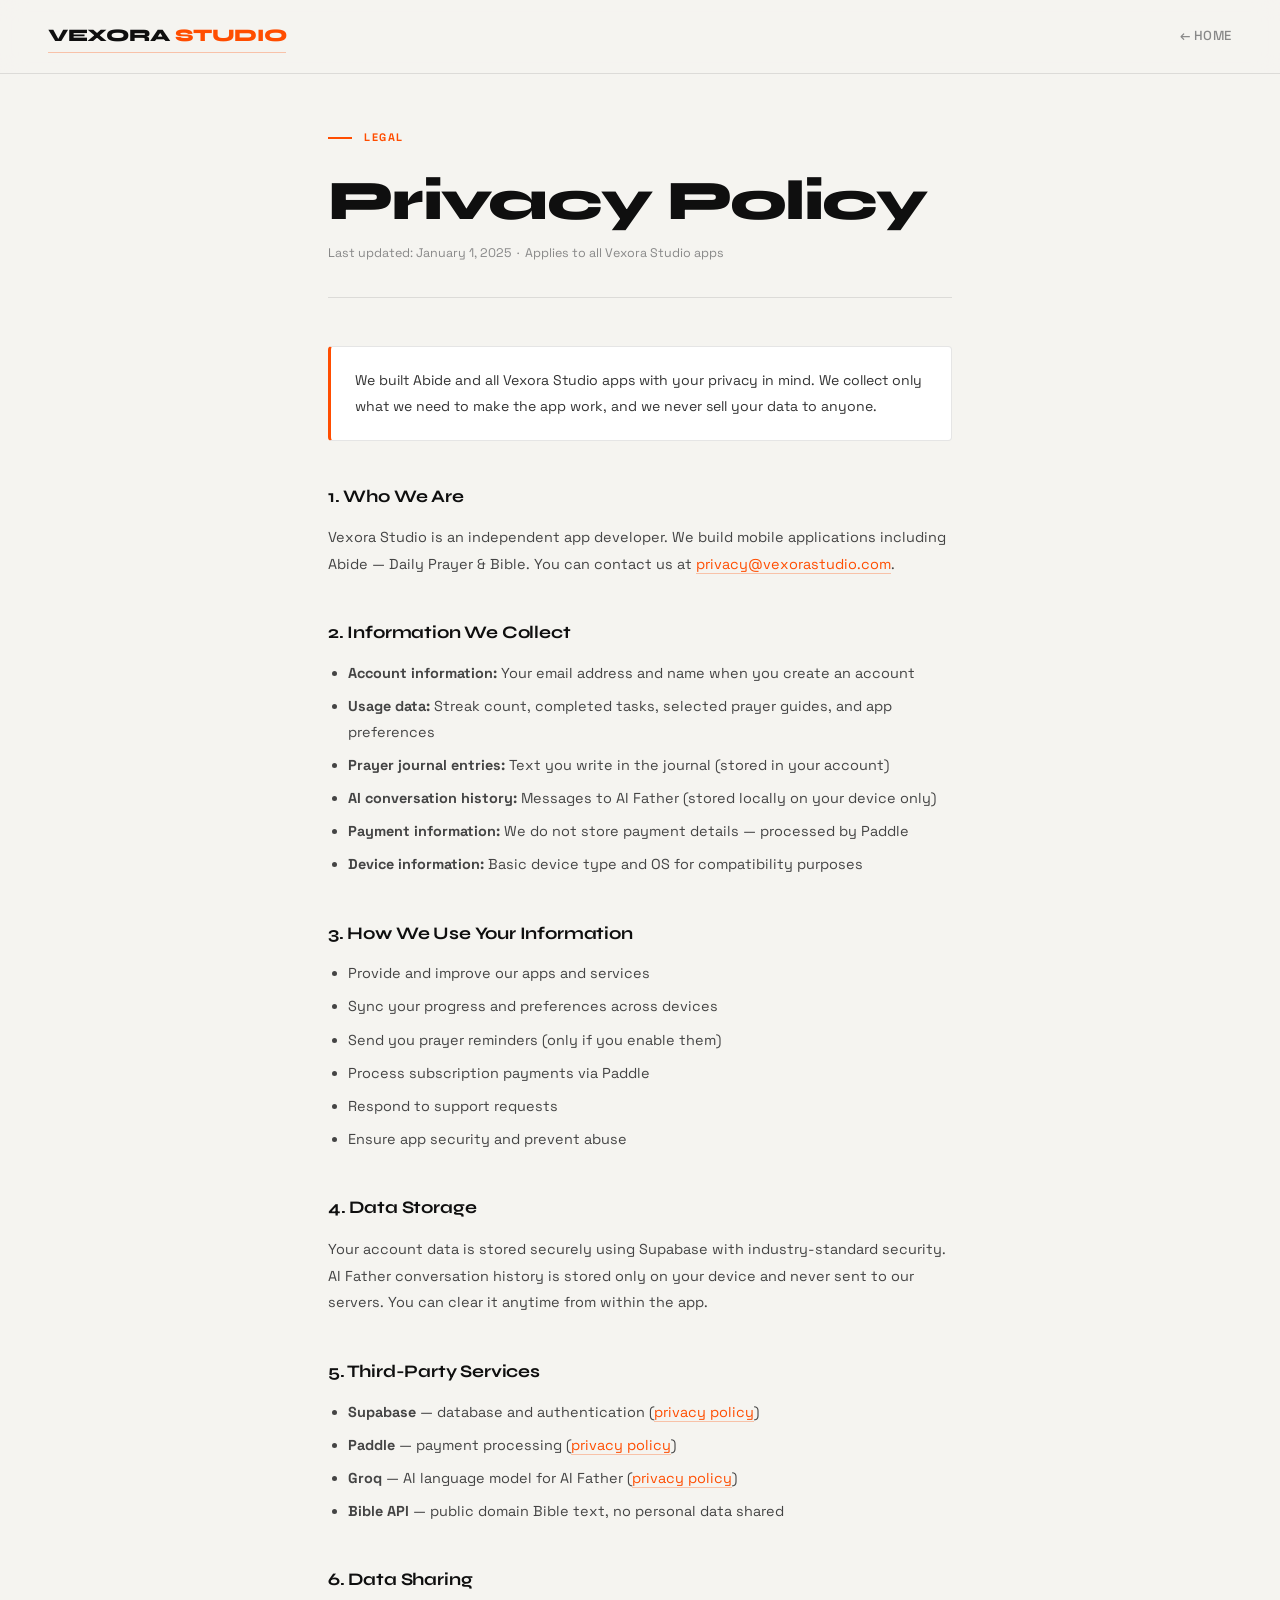
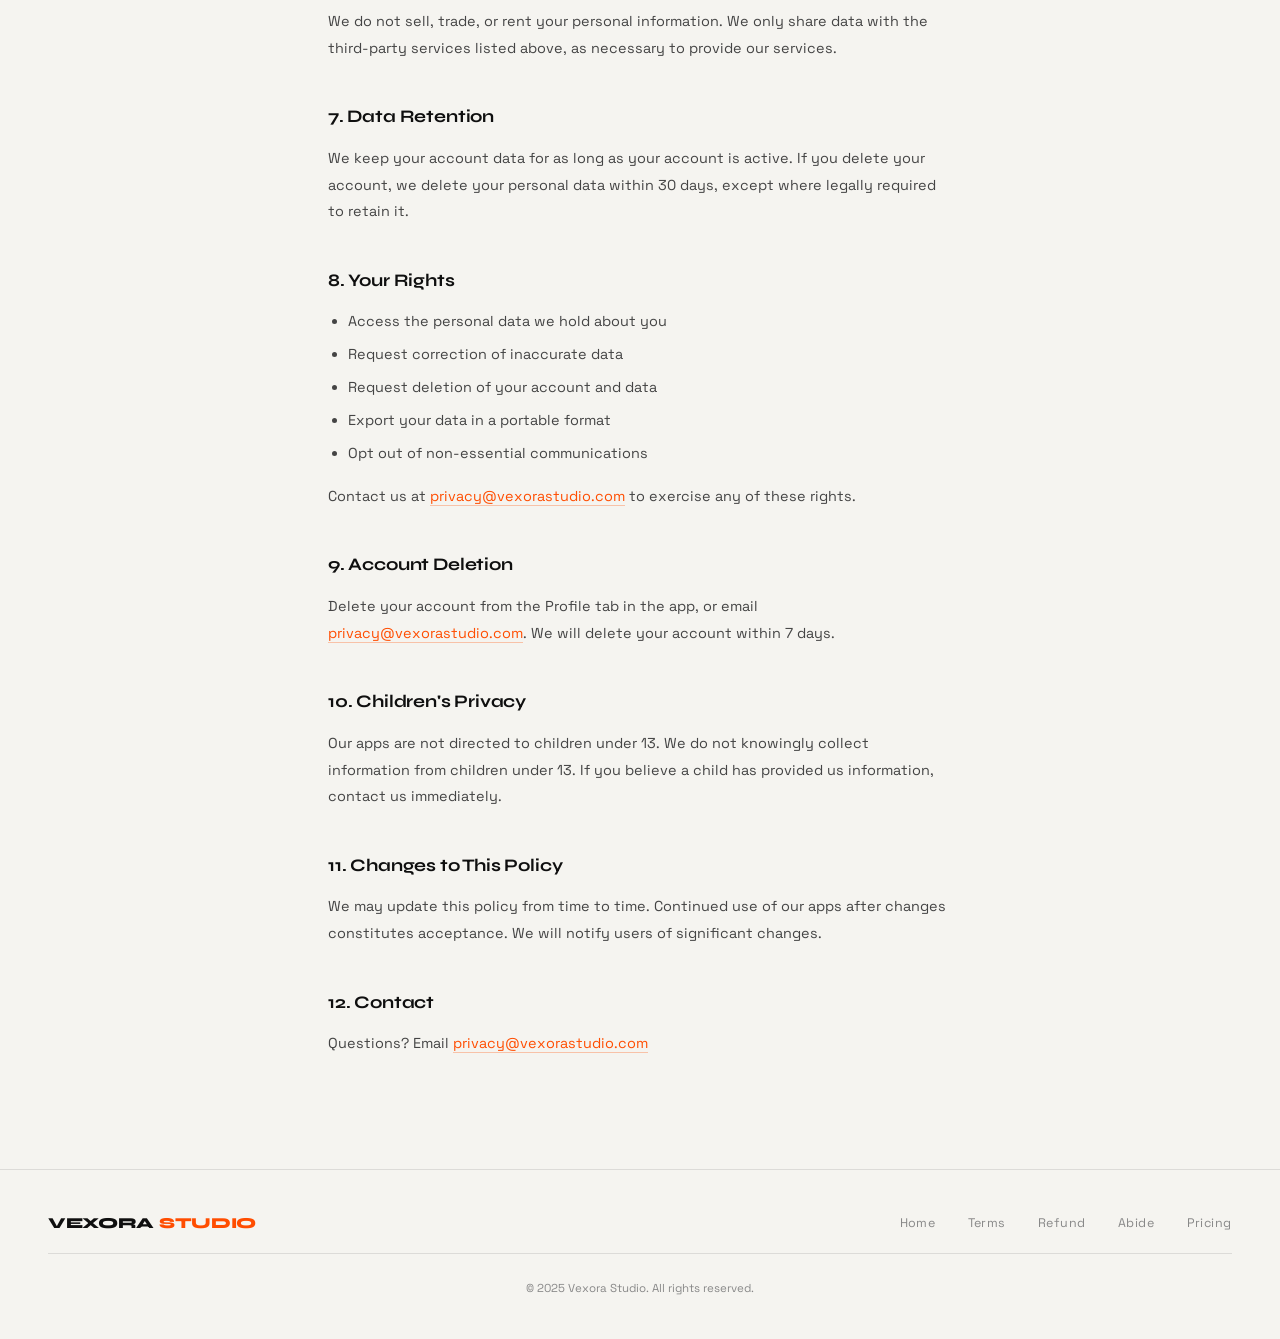
==== privacy.html @ 13c7b83e "Add files via upload" ====
<!DOCTYPE html>
<html lang="en">
<head>
<meta charset="UTF-8">
<meta name="viewport" content="width=device-width, initial-scale=1.0">
<title>Privacy Policy — Vexora Studio</title>
<link href="https://fonts.googleapis.com/css2?family=Space+Grotesk:wght@300;400;500;600;700&family=Syne:wght@400;600;700;800&display=swap" rel="stylesheet">
<style>
*{margin:0;padding:0;box-sizing:border-box;}
:root{--bg:#f5f4f0;--ink:#0f0f0f;--muted:#888;--accent:#ff4d00;--border:rgba(0,0,0,0.1);}
body{background:var(--bg);color:var(--ink);font-family:'Space Grotesk',sans-serif;line-height:1.8;}
nav{position:fixed;top:0;left:0;right:0;z-index:100;padding:1.25rem 3rem;display:flex;justify-content:space-between;align-items:center;background:rgba(245,244,240,0.92);backdrop-filter:blur(12px);border-bottom:1px solid var(--border);}
.logo{font-family:'Syne',sans-serif;font-size:1.1rem;font-weight:800;letter-spacing:-0.02em;color:var(--ink);text-decoration:none;text-transform:uppercase;}
.logo em{color:var(--accent);font-style:normal;}
.back{color:var(--muted);text-decoration:none;font-size:0.82rem;font-weight:500;letter-spacing:0.04em;text-transform:uppercase;transition:color 0.2s;border-bottom:1px solid transparent;}
.back:hover{color:var(--ink);border-color:var(--border);}
main{padding:8rem 3rem 6rem;max-width:720px;margin:0 auto;}
.page-label{font-size:0.68rem;font-weight:700;letter-spacing:0.14em;text-transform:uppercase;color:var(--accent);margin-bottom:1.5rem;display:flex;align-items:center;gap:0.75rem;}
.page-label::before{content:'';width:24px;height:1.5px;background:var(--accent);}
h1{font-family:'Syne',sans-serif;font-size:clamp(2.2rem,5vw,3.5rem);font-weight:800;letter-spacing:-0.03em;line-height:1.05;margin-bottom:0.75rem;}
.updated{font-size:0.78rem;color:var(--muted);margin-bottom:3rem;padding-bottom:2rem;border-bottom:1px solid var(--border);}
h2{font-family:'Syne',sans-serif;font-size:1.1rem;font-weight:700;margin:2.5rem 0 0.75rem;letter-spacing:-0.01em;}
p{font-size:0.9rem;color:#444;margin-bottom:1rem;line-height:1.85;}
ul{padding-left:1.25rem;margin-bottom:1rem;}
ul li{font-size:0.9rem;color:#444;margin-bottom:0.5rem;line-height:1.75;}
a{color:var(--accent);text-decoration:none;border-bottom:1px solid rgba(255,77,0,0.3);transition:border-color 0.2s;}
a:hover{border-color:var(--accent);}
.highlight{background:#fff;border:1px solid var(--border);border-left:3px solid var(--accent);border-radius:4px;padding:1.25rem 1.5rem;margin:2rem 0;}
.highlight p{margin:0;font-size:0.88rem;color:#333;}
footer{border-top:1px solid var(--border);padding:2.5rem 3rem;display:flex;justify-content:space-between;align-items:center;flex-wrap:wrap;gap:1rem;max-width:100%;}
.f-logo{font-family:'Syne',sans-serif;font-size:0.95rem;font-weight:800;text-transform:uppercase;letter-spacing:-0.02em;}
.f-logo em{color:var(--accent);font-style:normal;}
.f-links{display:flex;gap:2rem;flex-wrap:wrap;}
.f-links a{color:var(--muted);font-size:0.78rem;text-decoration:none;border:none;letter-spacing:0.04em;transition:color 0.2s;}
.f-links a:hover{color:var(--ink);}
.f-copy{color:var(--muted);font-size:0.72rem;width:100%;text-align:center;padding-top:1.5rem;border-top:1px solid var(--border);}
@media(max-width:768px){nav,main,footer{padding-left:1.5rem;padding-right:1.5rem;}}
</style>
</head>
<body>
<nav>
  <a href="index.html" class="logo">Vexora <em>Studio</em></a>
  <a href="index.html" class="back">← Home</a>
</nav>
<main>
  <div class="page-label">Legal</div>
  <h1>Privacy Policy</h1>
  <p class="updated">Last updated: January 1, 2025 &nbsp;·&nbsp; Applies to all Vexora Studio apps</p>

  <div class="highlight">
    <p>We built Abide and all Vexora Studio apps with your privacy in mind. We collect only what we need to make the app work, and we never sell your data to anyone.</p>
  </div>

  <h2>1. Who We Are</h2>
  <p>Vexora Studio is an independent app developer. We build mobile applications including Abide — Daily Prayer & Bible. You can contact us at <a href="mailto:privacy@vexorastudio.com">privacy@vexorastudio.com</a>.</p>

  <h2>2. Information We Collect</h2>
  <ul>
    <li><strong>Account information:</strong> Your email address and name when you create an account</li>
    <li><strong>Usage data:</strong> Streak count, completed tasks, selected prayer guides, and app preferences</li>
    <li><strong>Prayer journal entries:</strong> Text you write in the journal (stored in your account)</li>
    <li><strong>AI conversation history:</strong> Messages to AI Father (stored locally on your device only)</li>
    <li><strong>Payment information:</strong> We do not store payment details — processed by Paddle</li>
    <li><strong>Device information:</strong> Basic device type and OS for compatibility purposes</li>
  </ul>

  <h2>3. How We Use Your Information</h2>
  <ul>
    <li>Provide and improve our apps and services</li>
    <li>Sync your progress and preferences across devices</li>
    <li>Send you prayer reminders (only if you enable them)</li>
    <li>Process subscription payments via Paddle</li>
    <li>Respond to support requests</li>
    <li>Ensure app security and prevent abuse</li>
  </ul>

  <h2>4. Data Storage</h2>
  <p>Your account data is stored securely using Supabase with industry-standard security. AI Father conversation history is stored only on your device and never sent to our servers. You can clear it anytime from within the app.</p>

  <h2>5. Third-Party Services</h2>
  <ul>
    <li><strong>Supabase</strong> — database and authentication (<a href="https://supabase.com/privacy">privacy policy</a>)</li>
    <li><strong>Paddle</strong> — payment processing (<a href="https://www.paddle.com/legal/privacy">privacy policy</a>)</li>
    <li><strong>Groq</strong> — AI language model for AI Father (<a href="https://groq.com/privacy-policy/">privacy policy</a>)</li>
    <li><strong>Bible API</strong> — public domain Bible text, no personal data shared</li>
  </ul>

  <h2>6. Data Sharing</h2>
  <p>We do not sell, trade, or rent your personal information. We only share data with the third-party services listed above, as necessary to provide our services.</p>

  <h2>7. Data Retention</h2>
  <p>We keep your account data for as long as your account is active. If you delete your account, we delete your personal data within 30 days, except where legally required to retain it.</p>

  <h2>8. Your Rights</h2>
  <ul>
    <li>Access the personal data we hold about you</li>
    <li>Request correction of inaccurate data</li>
    <li>Request deletion of your account and data</li>
    <li>Export your data in a portable format</li>
    <li>Opt out of non-essential communications</li>
  </ul>
  <p>Contact us at <a href="mailto:privacy@vexorastudio.com">privacy@vexorastudio.com</a> to exercise any of these rights.</p>

  <h2>9. Account Deletion</h2>
  <p>Delete your account from the Profile tab in the app, or email <a href="mailto:privacy@vexorastudio.com">privacy@vexorastudio.com</a>. We will delete your account within 7 days.</p>

  <h2>10. Children's Privacy</h2>
  <p>Our apps are not directed to children under 13. We do not knowingly collect information from children under 13. If you believe a child has provided us information, contact us immediately.</p>

  <h2>11. Changes to This Policy</h2>
  <p>We may update this policy from time to time. Continued use of our apps after changes constitutes acceptance. We will notify users of significant changes.</p>

  <h2>12. Contact</h2>
  <p>Questions? Email <a href="mailto:privacy@vexorastudio.com">privacy@vexorastudio.com</a></p>
</main>

<footer>
  <div class="f-logo">Vexora <em>Studio</em></div>
  <div class="f-links">
    <a href="index.html">Home</a>
    <a href="terms.html">Terms</a>
    <a href="refund.html">Refund</a>
    <a href="abide/index.html">Abide</a>
    <a href="abide/pricing/index.html">Pricing</a>
  </div>
  <div class="f-copy">© 2025 Vexora Studio. All rights reserved.</div>
</footer>
</body>
</html>
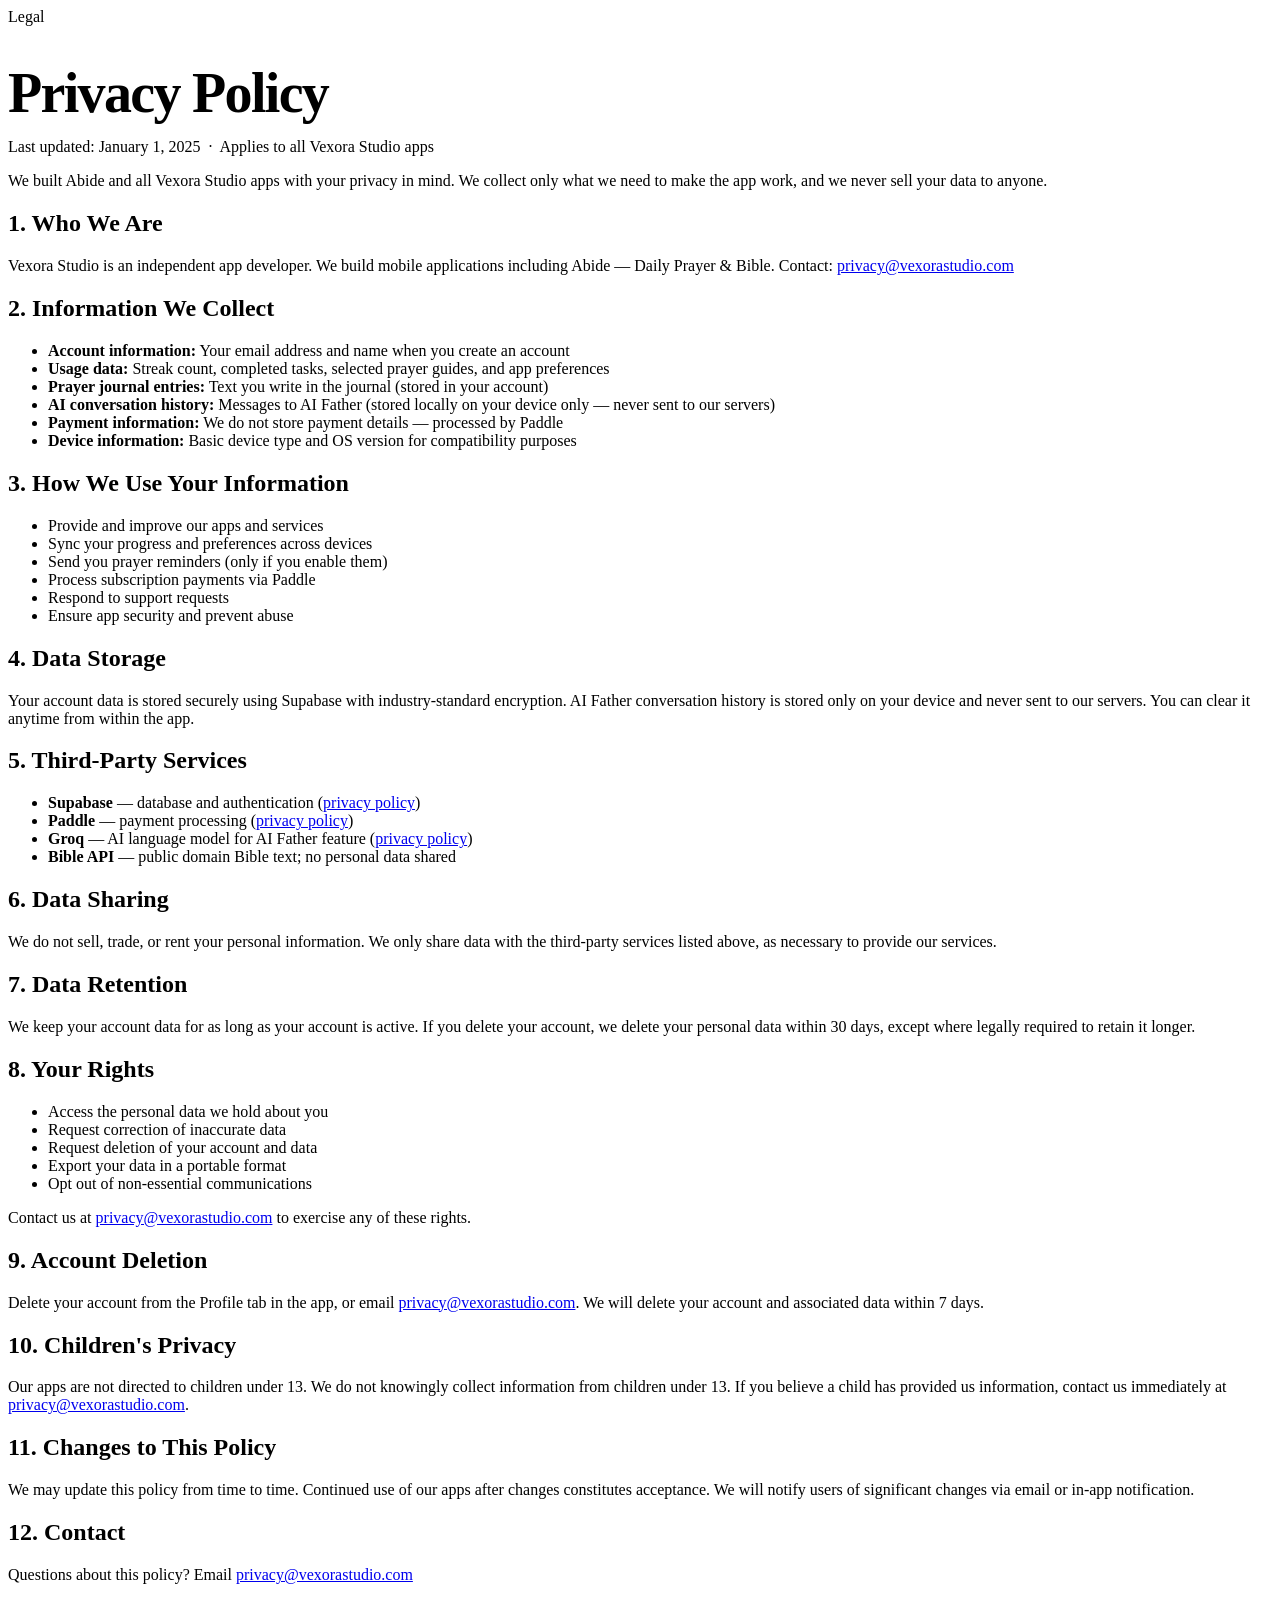
==== commit 2acf4050: "Add files via upload" ====
--- a/privacy.html
+++ b/privacy.html
@@ -4,66 +4,25 @@
 <meta charset="UTF-8">
 <meta name="viewport" content="width=device-width, initial-scale=1.0">
 <title>Privacy Policy — Vexora Studio</title>
-<link href="https://fonts.googleapis.com/css2?family=Space+Grotesk:wght@300;400;500;600;700&family=Syne:wght@400;600;700;800&display=swap" rel="stylesheet">
-<style>
-*{margin:0;padding:0;box-sizing:border-box;}
-:root{--bg:#f5f4f0;--ink:#0f0f0f;--muted:#888;--accent:#ff4d00;--border:rgba(0,0,0,0.1);}
-body{background:var(--bg);color:var(--ink);font-family:'Space Grotesk',sans-serif;line-height:1.8;}
-nav{position:fixed;top:0;left:0;right:0;z-index:100;padding:1.25rem 3rem;display:flex;justify-content:space-between;align-items:center;background:rgba(245,244,240,0.92);backdrop-filter:blur(12px);border-bottom:1px solid var(--border);}
-.logo{font-family:'Syne',sans-serif;font-size:1.1rem;font-weight:800;letter-spacing:-0.02em;color:var(--ink);text-decoration:none;text-transform:uppercase;}
-.logo em{color:var(--accent);font-style:normal;}
-.back{color:var(--muted);text-decoration:none;font-size:0.82rem;font-weight:500;letter-spacing:0.04em;text-transform:uppercase;transition:color 0.2s;border-bottom:1px solid transparent;}
-.back:hover{color:var(--ink);border-color:var(--border);}
-main{padding:8rem 3rem 6rem;max-width:720px;margin:0 auto;}
-.page-label{font-size:0.68rem;font-weight:700;letter-spacing:0.14em;text-transform:uppercase;color:var(--accent);margin-bottom:1.5rem;display:flex;align-items:center;gap:0.75rem;}
-.page-label::before{content:'';width:24px;height:1.5px;background:var(--accent);}
-h1{font-family:'Syne',sans-serif;font-size:clamp(2.2rem,5vw,3.5rem);font-weight:800;letter-spacing:-0.03em;line-height:1.05;margin-bottom:0.75rem;}
-.updated{font-size:0.78rem;color:var(--muted);margin-bottom:3rem;padding-bottom:2rem;border-bottom:1px solid var(--border);}
-h2{font-family:'Syne',sans-serif;font-size:1.1rem;font-weight:700;margin:2.5rem 0 0.75rem;letter-spacing:-0.01em;}
-p{font-size:0.9rem;color:#444;margin-bottom:1rem;line-height:1.85;}
-ul{padding-left:1.25rem;margin-bottom:1rem;}
-ul li{font-size:0.9rem;color:#444;margin-bottom:0.5rem;line-height:1.75;}
-a{color:var(--accent);text-decoration:none;border-bottom:1px solid rgba(255,77,0,0.3);transition:border-color 0.2s;}
-a:hover{border-color:var(--accent);}
-.highlight{background:#fff;border:1px solid var(--border);border-left:3px solid var(--accent);border-radius:4px;padding:1.25rem 1.5rem;margin:2rem 0;}
-.highlight p{margin:0;font-size:0.88rem;color:#333;}
-footer{border-top:1px solid var(--border);padding:2.5rem 3rem;display:flex;justify-content:space-between;align-items:center;flex-wrap:wrap;gap:1rem;max-width:100%;}
-.f-logo{font-family:'Syne',sans-serif;font-size:0.95rem;font-weight:800;text-transform:uppercase;letter-spacing:-0.02em;}
-.f-logo em{color:var(--accent);font-style:normal;}
-.f-links{display:flex;gap:2rem;flex-wrap:wrap;}
-.f-links a{color:var(--muted);font-size:0.78rem;text-decoration:none;border:none;letter-spacing:0.04em;transition:color 0.2s;}
-.f-links a:hover{color:var(--ink);}
-.f-copy{color:var(--muted);font-size:0.72rem;width:100%;text-align:center;padding-top:1.5rem;border-top:1px solid var(--border);}
-@media(max-width:768px){nav,main,footer{padding-left:1.5rem;padding-right:1.5rem;}}
-</style>
+<link rel="stylesheet" href="/css/theme.css">
 </head>
 <body>
-<nav>
-  <a href="index.html" class="logo">Vexora <em>Studio</em></a>
-  <a href="index.html" class="back">← Home</a>
-</nav>
-<main>
+<main class="legal-main">
   <div class="page-label">Legal</div>
-  <h1>Privacy Policy</h1>
+  <h1 style="font-family:var(--head);font-size:clamp(2.2rem,5vw,3.5rem);font-weight:800;letter-spacing:-0.03em;line-height:1.05;margin-bottom:0.75rem;">Privacy Policy</h1>
   <p class="updated">Last updated: January 1, 2025 &nbsp;·&nbsp; Applies to all Vexora Studio apps</p>
-
-  <div class="highlight">
-    <p>We built Abide and all Vexora Studio apps with your privacy in mind. We collect only what we need to make the app work, and we never sell your data to anyone.</p>
-  </div>
-
+  <div class="highlight"><p>We built Abide and all Vexora Studio apps with your privacy in mind. We collect only what we need to make the app work, and we never sell your data to anyone.</p></div>
   <h2>1. Who We Are</h2>
-  <p>Vexora Studio is an independent app developer. We build mobile applications including Abide — Daily Prayer & Bible. You can contact us at <a href="mailto:privacy@vexorastudio.com">privacy@vexorastudio.com</a>.</p>
-
+  <p>Vexora Studio is an independent app developer. We build mobile applications including Abide — Daily Prayer & Bible. Contact: <a href="mailto:privacy@vexorastudio.com">privacy@vexorastudio.com</a></p>
   <h2>2. Information We Collect</h2>
   <ul>
     <li><strong>Account information:</strong> Your email address and name when you create an account</li>
     <li><strong>Usage data:</strong> Streak count, completed tasks, selected prayer guides, and app preferences</li>
     <li><strong>Prayer journal entries:</strong> Text you write in the journal (stored in your account)</li>
-    <li><strong>AI conversation history:</strong> Messages to AI Father (stored locally on your device only)</li>
+    <li><strong>AI conversation history:</strong> Messages to AI Father (stored locally on your device only — never sent to our servers)</li>
     <li><strong>Payment information:</strong> We do not store payment details — processed by Paddle</li>
-    <li><strong>Device information:</strong> Basic device type and OS for compatibility purposes</li>
+    <li><strong>Device information:</strong> Basic device type and OS version for compatibility purposes</li>
   </ul>
-
   <h2>3. How We Use Your Information</h2>
   <ul>
     <li>Provide and improve our apps and services</li>
@@ -73,24 +32,19 @@
     <li>Respond to support requests</li>
     <li>Ensure app security and prevent abuse</li>
   </ul>
-
   <h2>4. Data Storage</h2>
-  <p>Your account data is stored securely using Supabase with industry-standard security. AI Father conversation history is stored only on your device and never sent to our servers. You can clear it anytime from within the app.</p>
-
+  <p>Your account data is stored securely using Supabase with industry-standard encryption. AI Father conversation history is stored only on your device and never sent to our servers. You can clear it anytime from within the app.</p>
   <h2>5. Third-Party Services</h2>
   <ul>
     <li><strong>Supabase</strong> — database and authentication (<a href="https://supabase.com/privacy">privacy policy</a>)</li>
     <li><strong>Paddle</strong> — payment processing (<a href="https://www.paddle.com/legal/privacy">privacy policy</a>)</li>
-    <li><strong>Groq</strong> — AI language model for AI Father (<a href="https://groq.com/privacy-policy/">privacy policy</a>)</li>
-    <li><strong>Bible API</strong> — public domain Bible text, no personal data shared</li>
+    <li><strong>Groq</strong> — AI language model for AI Father feature (<a href="https://groq.com/privacy-policy/">privacy policy</a>)</li>
+    <li><strong>Bible API</strong> — public domain Bible text; no personal data shared</li>
   </ul>
-
   <h2>6. Data Sharing</h2>
   <p>We do not sell, trade, or rent your personal information. We only share data with the third-party services listed above, as necessary to provide our services.</p>
-
   <h2>7. Data Retention</h2>
-  <p>We keep your account data for as long as your account is active. If you delete your account, we delete your personal data within 30 days, except where legally required to retain it.</p>
-
+  <p>We keep your account data for as long as your account is active. If you delete your account, we delete your personal data within 30 days, except where legally required to retain it longer.</p>
   <h2>8. Your Rights</h2>
   <ul>
     <li>Access the personal data we hold about you</li>
@@ -100,30 +54,16 @@
     <li>Opt out of non-essential communications</li>
   </ul>
   <p>Contact us at <a href="mailto:privacy@vexorastudio.com">privacy@vexorastudio.com</a> to exercise any of these rights.</p>
-
   <h2>9. Account Deletion</h2>
-  <p>Delete your account from the Profile tab in the app, or email <a href="mailto:privacy@vexorastudio.com">privacy@vexorastudio.com</a>. We will delete your account within 7 days.</p>
-
+  <p>Delete your account from the Profile tab in the app, or email <a href="mailto:privacy@vexorastudio.com">privacy@vexorastudio.com</a>. We will delete your account and associated data within 7 days.</p>
   <h2>10. Children's Privacy</h2>
-  <p>Our apps are not directed to children under 13. We do not knowingly collect information from children under 13. If you believe a child has provided us information, contact us immediately.</p>
-
+  <p>Our apps are not directed to children under 13. We do not knowingly collect information from children under 13. If you believe a child has provided us information, contact us immediately at <a href="mailto:privacy@vexorastudio.com">privacy@vexorastudio.com</a>.</p>
   <h2>11. Changes to This Policy</h2>
-  <p>We may update this policy from time to time. Continued use of our apps after changes constitutes acceptance. We will notify users of significant changes.</p>
-
+  <p>We may update this policy from time to time. Continued use of our apps after changes constitutes acceptance. We will notify users of significant changes via email or in-app notification.</p>
   <h2>12. Contact</h2>
-  <p>Questions? Email <a href="mailto:privacy@vexorastudio.com">privacy@vexorastudio.com</a></p>
+  <p>Questions about this policy? Email <a href="mailto:privacy@vexorastudio.com">privacy@vexorastudio.com</a></p>
 </main>
-
-<footer>
-  <div class="f-logo">Vexora <em>Studio</em></div>
-  <div class="f-links">
-    <a href="index.html">Home</a>
-    <a href="terms.html">Terms</a>
-    <a href="refund.html">Refund</a>
-    <a href="abide/index.html">Abide</a>
-    <a href="abide/pricing/index.html">Pricing</a>
-  </div>
-  <div class="f-copy">© 2025 Vexora Studio. All rights reserved.</div>
-</footer>
+<script src="/js/supabase.js"></script>
+<script src="/js/nav.js"></script>
 </body>
 </html>
